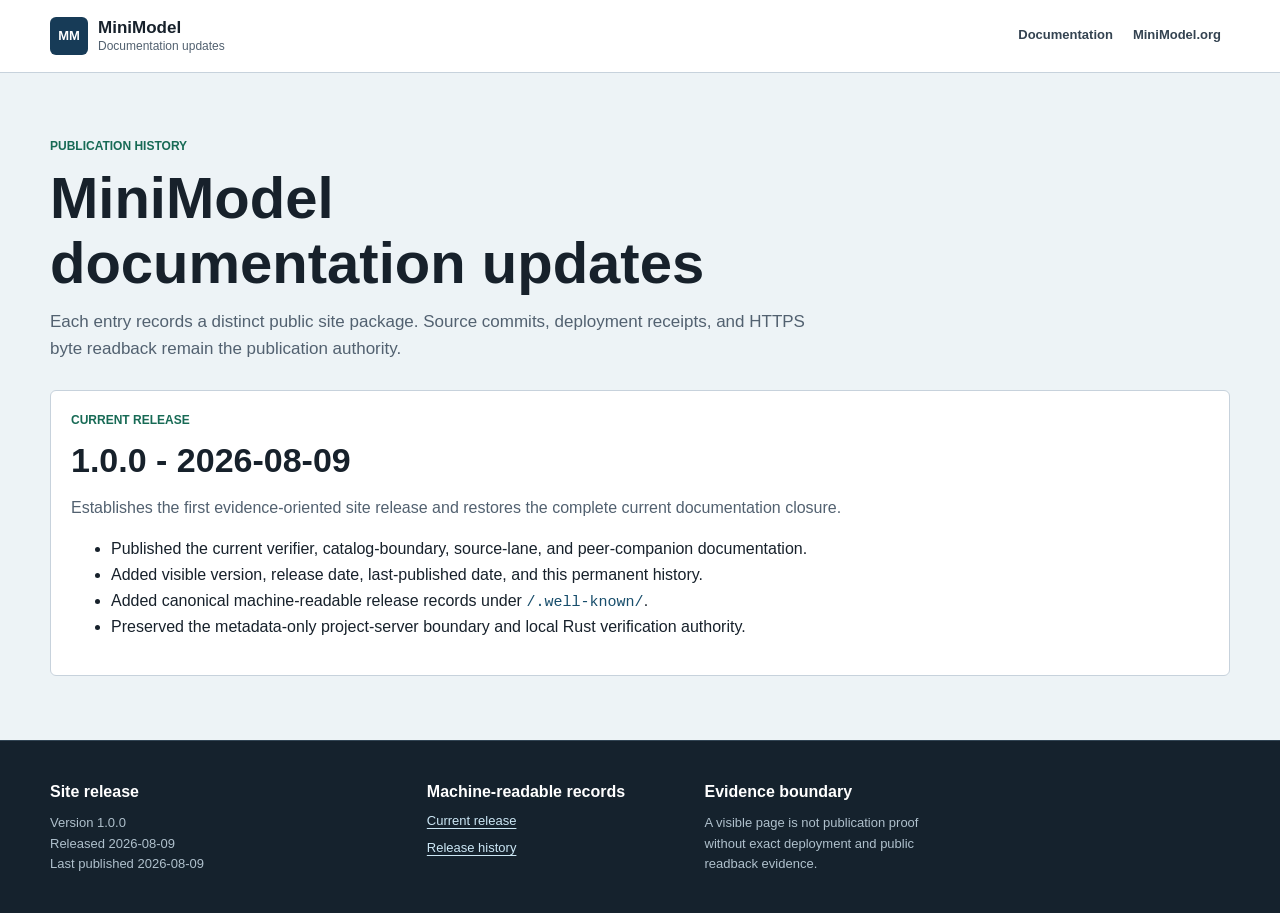
==== updates/index.html @ a1e39597 "docs(release): prepare MiniModel portal 1.0.0" ====
<!doctype html>
<html lang="en">
<head>
  <meta charset="utf-8">
  <meta name="viewport" content="width=device-width, initial-scale=1">
  <title>MiniModel Documentation Updates</title>
  <meta name="description" content="Versioned release history for the MiniModel developer documentation portal.">
  <meta name="application-version" content="1.0.0">
  <link rel="canonical" href="https://minimodel.mirust.com/updates/">
  <link rel="stylesheet" href="/styles.css">
  <script src="/assets/site.js" defer></script>
</head>
<body id="top">
  <a class="skip-link" href="#main-content">Skip to content</a>
  <header class="topbar">
    <div class="topbar-inner">
      <a class="brand" href="/" aria-label="MiniModel developer documentation home">
        <span class="brand-mark" aria-hidden="true">MM</span>
        <span class="brand-copy"><strong>MiniModel</strong><small>Documentation updates</small></span>
      </a>
      <nav class="nav" aria-label="Primary navigation">
        <a href="/">Documentation</a>
        <a href="https://minimodel.org/">MiniModel.org</a>
      </nav>
    </div>
  </header>
  <main id="main-content" class="content" tabindex="-1">
    <section class="section" aria-labelledby="updates-title">
      <div class="section-heading">
        <p class="section-kicker">Publication history</p>
        <h1 id="updates-title">MiniModel documentation updates</h1>
        <p>Each entry records a distinct public site package. Source commits, deployment receipts, and HTTPS byte readback remain the publication authority.</p>
      </div>
      <article class="card">
        <p class="card-label ready">Current release</p>
        <h2>1.0.0 - 2026-08-09</h2>
        <p>Establishes the first evidence-oriented site release and restores the complete current documentation closure.</p>
        <ul>
          <li>Published the current verifier, catalog-boundary, source-lane, and peer-companion documentation.</li>
          <li>Added visible version, release date, last-published date, and this permanent history.</li>
          <li>Added canonical machine-readable release records under <code>/.well-known/</code>.</li>
          <li>Preserved the metadata-only project-server boundary and local Rust verification authority.</li>
        </ul>
      </article>
    </section>
  </main>
  <footer class="footer">
    <div class="footer-grid">
      <div><strong>Site release</strong><p>Version 1.0.0<br>Released 2026-08-09<br>Last published 2026-08-09</p></div>
      <nav aria-label="Release records"><strong>Machine-readable records</strong><a href="/.well-known/site-release.json">Current release</a><a href="/.well-known/site-release-history.json">Release history</a></nav>
      <div><strong>Evidence boundary</strong><p>A visible page is not publication proof without exact deployment and public readback evidence.</p></div>
    </div>
  </footer>
</body>
</html>
---- styles.css ----
:root {
  color-scheme: light;
  --ink: #17212b;
  --muted: #526170;
  --line: #c7d2dc;
  --line-strong: #9eb0bf;
  --canvas: #edf3f6;
  --panel: #ffffff;
  --panel-soft: #f6f9fb;
  --navy: #173b57;
  --blue: #176b98;
  --green: #176a55;
  --green-soft: #e7f3ed;
  --rose: #963b54;
  --rose-soft: #f9e9ed;
  --gold: #84630d;
  --gold-soft: #f8f0d9;
  --focus: #0b73b4;
  --shadow: 0 14px 34px rgba(23, 33, 43, 0.09);
  --max: 1180px;
}

* {
  box-sizing: border-box;
}

html {
  scroll-behavior: smooth;
  scroll-padding-top: 92px;
}

body {
  margin: 0;
  overflow-x: hidden;
  background: var(--canvas);
  color: var(--ink);
  font-family: "Segoe UI", Arial, sans-serif;
  line-height: 1.6;
}

body,
button,
input {
  font-size: 16px;
}

a {
  color: var(--blue);
  text-decoration-thickness: 1px;
  text-underline-offset: 3px;
}

a:hover {
  color: var(--navy);
}

a:focus-visible,
button:focus-visible,
summary:focus-visible,
[tabindex="0"]:focus-visible {
  outline: 3px solid var(--focus);
  outline-offset: 3px;
}

code,
pre {
  font-family: Consolas, "Liberation Mono", monospace;
}

code {
  overflow-wrap: anywhere;
  color: #174d6b;
  font-size: 0.94em;
}

.skip-link {
  position: fixed;
  top: 8px;
  left: 8px;
  z-index: 1000;
  transform: translateY(-160%);
  padding: 10px 14px;
  background: var(--ink);
  color: #fff;
  border-radius: 4px;
}

.skip-link:focus {
  transform: translateY(0);
}

.visually-hidden {
  position: absolute;
  width: 1px;
  height: 1px;
  overflow: hidden;
  clip: rect(0 0 0 0);
  clip-path: inset(50%);
  white-space: nowrap;
}

.scroll-progress {
  position: fixed;
  inset: 0 0 auto;
  z-index: 101;
  height: 3px;
  background: transparent;
  pointer-events: none;
}

.scroll-progress span {
  display: block;
  width: 0;
  height: 100%;
  background: var(--green);
}

.topbar {
  position: sticky;
  top: 0;
  z-index: 100;
  background: rgba(255, 255, 255, 0.97);
  border-bottom: 1px solid var(--line);
  backdrop-filter: blur(12px);
}

.topbar-inner {
  width: min(var(--max), calc(100% - 32px));
  min-height: 72px;
  margin: 0 auto;
  display: grid;
  grid-template-columns: auto minmax(0, 1fr);
  align-items: center;
  gap: 24px;
}

.brand {
  min-width: 0;
  display: inline-flex;
  align-items: center;
  gap: 10px;
  color: var(--ink);
  text-decoration: none;
}

.brand-mark {
  width: 38px;
  height: 38px;
  flex: 0 0 38px;
  display: grid;
  place-items: center;
  background: var(--navy);
  color: #fff;
  border-radius: 6px;
  font-size: 13px;
  font-weight: 800;
}

.brand-copy {
  min-width: 0;
  display: grid;
  line-height: 1.15;
}

.brand-copy strong {
  font-size: 17px;
}

.brand-copy small {
  margin-top: 3px;
  color: var(--muted);
  font-size: 12px;
}

.nav {
  min-width: 0;
  display: flex;
  flex-wrap: wrap;
  align-items: center;
  justify-content: flex-end;
  gap: 2px;
}

.nav a {
  min-height: 40px;
  display: inline-flex;
  align-items: center;
  padding: 8px 9px;
  color: #344351;
  border-bottom: 2px solid transparent;
  font-size: 13px;
  font-weight: 650;
  text-decoration: none;
}

.nav a:hover,
.nav a.is-active {
  color: var(--green);
  border-bottom-color: var(--green);
}

.nav .nav-product {
  margin-left: 5px;
  padding-inline: 12px;
  background: var(--green);
  color: #fff;
  border: 1px solid var(--green);
  border-radius: 6px;
}

.nav .nav-product:hover {
  background: #115642;
  color: #fff;
  border-bottom-color: #115642;
}

.nav-toggle {
  display: none;
  min-height: 42px;
  padding: 8px 12px;
  border: 1px solid var(--line-strong);
  border-radius: 6px;
  background: var(--panel);
  color: var(--ink);
  font-weight: 700;
  cursor: pointer;
}

.hero,
.content,
.page-index,
.footer-grid {
  width: min(var(--max), calc(100% - 32px));
  margin-inline: auto;
}

.hero {
  min-height: 610px;
  display: grid;
  grid-template-columns: minmax(0, 1.18fr) minmax(340px, 0.82fr);
  align-items: center;
  gap: 48px;
  padding-block: 56px 38px;
}

.hero-copy,
.map,
.split > *,
.grid > * {
  min-width: 0;
}

.eyebrow,
.section-kicker,
.card-label {
  margin: 0 0 10px;
  color: var(--green);
  font-size: 12px;
  font-weight: 800;
  letter-spacing: 0;
  text-transform: uppercase;
}

h1,
h2,
h3 {
  letter-spacing: 0;
  line-height: 1.12;
  overflow-wrap: anywhere;
}

h1 {
  max-width: 680px;
  margin: 0;
  font-size: 58px;
}

h1 code {
  color: var(--green);
  font-family: inherit;
  font-size: inherit;
}

h2 {
  margin: 0;
  font-size: 34px;
}

h2 code {
  font-size: 0.9em;
}

h3 {
  margin: 0 0 8px;
  font-size: 20px;
}

.lead {
  max-width: 690px;
  margin: 20px 0 0;
  color: #344656;
  font-size: 19px;
}

.hero-actions {
  display: flex;
  flex-wrap: wrap;
  align-items: center;
  gap: 10px;
  margin-top: 26px;
}

.button {
  min-height: 44px;
  display: inline-flex;
  align-items: center;
  justify-content: center;
  padding: 10px 15px;
  color: var(--ink);
  background: var(--panel);
  border: 1px solid var(--line-strong);
  border-radius: 6px;
  font-weight: 700;
  text-decoration: none;
}

.button:hover {
  background: var(--panel-soft);
  color: var(--ink);
}

.button.primary {
  background: var(--green);
  border-color: var(--green);
  color: #fff;
}

.button.primary:hover {
  background: #115642;
  color: #fff;
}

.text-link {
  min-height: 44px;
  display: inline-flex;
  align-items: center;
  gap: 5px;
  padding: 8px;
  font-weight: 700;
  text-decoration: none;
}

.contract-facts {
  display: grid;
  grid-template-columns: repeat(3, minmax(0, 1fr));
  gap: 0;
  margin: 30px 0 0;
  padding: 18px 0;
  border-top: 1px solid var(--line);
  border-bottom: 1px solid var(--line);
}

.contract-facts div {
  min-width: 0;
  padding-inline: 14px;
  border-right: 1px solid var(--line);
}

.contract-facts div:first-child {
  padding-left: 0;
}

.contract-facts div:last-child {
  padding-right: 0;
  border-right: 0;
}

.contract-facts dt,
.boundary-matrix dt {
  color: var(--muted);
  font-size: 12px;
  text-transform: uppercase;
}

.contract-facts dd,
.boundary-matrix dd {
  margin: 3px 0 0;
  font-weight: 750;
  overflow-wrap: anywhere;
}

.map {
  margin: 0;
  overflow: hidden;
  background: var(--panel);
  border: 1px solid var(--line);
  border-radius: 6px;
  box-shadow: var(--shadow);
}

.map img {
  display: block;
  width: 100%;
  height: auto;
}

.map figcaption {
  padding: 12px 14px;
  color: var(--muted);
  border-top: 1px solid var(--line);
  font-size: 13px;
}

.page-index {
  display: flex;
  align-items: center;
  gap: 8px 18px;
  overflow-x: auto;
  padding-block: 14px;
  border-top: 1px solid var(--line);
  border-bottom: 1px solid var(--line);
  scrollbar-width: thin;
}

.page-index strong,
.page-index a {
  flex: 0 0 auto;
  font-size: 13px;
}

.page-index a {
  color: var(--muted);
  text-decoration: none;
}

.page-index a:hover {
  color: var(--green);
}

.section {
  scroll-margin-top: 86px;
}

.content {
  padding-block: 64px;
}

.band {
  background: var(--panel);
  border-top: 1px solid var(--line);
  border-bottom: 1px solid var(--line);
}

.band > .content {
  padding-block: 64px;
}

.section-heading {
  max-width: 780px;
  margin-bottom: 28px;
}

.section-heading.compact {
  margin-bottom: 24px;
}

.section-heading > p:last-child {
  margin: 12px 0 0;
  color: var(--muted);
  font-size: 17px;
}

.workflow {
  display: grid;
  grid-template-columns: repeat(4, minmax(0, 1fr));
  gap: 1px;
  margin: 0 0 24px;
  padding: 0;
  background: var(--line);
  border: 1px solid var(--line);
  border-radius: 6px;
  overflow: hidden;
  list-style: none;
}

.workflow li {
  min-width: 0;
  display: grid;
  grid-template-columns: 30px 1fr;
  gap: 9px;
  padding: 18px;
  background: var(--panel);
}

.workflow li > span {
  width: 28px;
  height: 28px;
  display: grid;
  place-items: center;
  background: var(--green-soft);
  color: var(--green);
  border-radius: 4px;
  font-weight: 800;
}

.workflow strong {
  display: block;
}

.workflow p {
  margin: 4px 0 0;
  color: var(--muted);
  font-size: 14px;
}

.code-panel {
  position: relative;
  min-width: 0;
  margin-block: 20px;
  padding-top: 34px;
  overflow: hidden;
  background: #101b25;
  border: 1px solid #2d4355;
  border-radius: 6px;
}

.code-panel::before {
  content: attr(data-code-label);
  position: absolute;
  top: 9px;
  left: 13px;
  color: #aec1cf;
  font-family: "Segoe UI", Arial, sans-serif;
  font-size: 11px;
  font-weight: 700;
  text-transform: uppercase;
}

.code-copy {
  position: absolute;
  top: 5px;
  right: 6px;
  min-height: 28px;
  padding: 4px 9px;
  background: #1d3141;
  color: #fff;
  border: 1px solid #476174;
  border-radius: 4px;
  font-size: 12px;
  font-weight: 700;
  cursor: pointer;
}

.code-copy:hover {
  background: #29475d;
}

pre {
  max-width: 100%;
  margin: 0;
  overflow: auto;
  padding: 17px;
  color: #f1f7fb;
  font-size: 13px;
  line-height: 1.55;
  scrollbar-color: #637b8d #101b25;
}

pre code {
  color: inherit;
  overflow-wrap: normal;
}

.support-link {
  margin: 18px 0 0;
  color: var(--muted);
}

.support-link a {
  font-weight: 700;
}

.rule-list {
  display: grid;
  gap: 8px;
  margin: 0;
  padding: 0;
  list-style: none;
}

.rule-list li {
  min-width: 0;
  display: grid;
  grid-template-columns: minmax(120px, 0.22fr) minmax(0, 1fr);
  gap: 16px;
  padding: 15px 16px;
  background: var(--panel-soft);
  border: 1px solid var(--line);
  border-left: 4px solid var(--green);
  border-radius: 6px;
}

.rule-list li.warning {
  background: var(--rose-soft);
  border-left-color: var(--rose);
}

.rule-list span {
  color: var(--muted);
  overflow-wrap: anywhere;
}

.grid {
  display: grid;
  gap: 14px;
}

.grid.two {
  grid-template-columns: repeat(2, minmax(0, 1fr));
}

.grid.three {
  grid-template-columns: repeat(3, minmax(0, 1fr));
}

.card {
  min-width: 0;
  padding: 20px;
  background: var(--panel);
  border: 1px solid var(--line);
  border-radius: 6px;
}

.band .card {
  background: var(--panel-soft);
}

.card p {
  color: var(--muted);
}

.card p:last-child {
  margin-bottom: 0;
}

.card-label {
  color: var(--blue);
}

.card-label.ready {
  color: var(--green);
}

.card-label.external {
  color: var(--blue);
}

.card-label.roadmap {
  color: var(--gold);
}

.step-card > span {
  display: block;
  margin-bottom: 18px;
  color: var(--green);
  font-size: 13px;
  font-weight: 800;
}

.table-wrap {
  max-width: 100%;
  margin-top: 22px;
  overflow-x: auto;
  background: var(--panel);
  border: 1px solid var(--line);
  border-radius: 6px;
}

table {
  width: 100%;
  min-width: 760px;
  border-collapse: collapse;
}

caption {
  padding: 14px 13px;
  color: var(--muted);
  font-weight: 700;
  text-align: left;
}

th,
td {
  padding: 11px 13px;
  border-top: 1px solid var(--line);
  text-align: left;
  vertical-align: top;
}

th {
  background: var(--panel-soft);
  color: var(--ink);
  font-size: 13px;
}

td {
  color: var(--muted);
}

tbody tr:hover {
  background: #f0f6f8;
}

.split {
  display: grid;
  grid-template-columns: minmax(0, 0.85fr) minmax(360px, 1.15fr);
  gap: 42px;
  align-items: start;
}

.split .code-panel {
  margin: 0;
}

.plain-list {
  display: grid;
  gap: 9px;
  margin: 0;
  padding-left: 20px;
  color: var(--muted);
}

.plain-list strong {
  color: var(--ink);
}

.command-details {
  margin-top: 18px;
  border: 1px solid var(--line);
  border-radius: 6px;
  background: var(--panel-soft);
}

.command-details summary {
  min-height: 48px;
  padding: 13px 16px;
  color: var(--ink);
  font-weight: 750;
  cursor: pointer;
}

.command-details[open] summary {
  border-bottom: 1px solid var(--line);
}

.command-details .code-panel {
  margin: 14px;
}

.roadmap-grid {
  display: grid;
  grid-template-columns: repeat(3, minmax(0, 1fr));
  border-top: 1px solid var(--line);
  border-bottom: 1px solid var(--line);
}

.roadmap-grid article {
  min-width: 0;
  padding: 22px;
  border-right: 1px solid var(--line);
}

.roadmap-grid article:last-child {
  border-right: 0;
}

.roadmap-grid span {
  display: block;
  margin-bottom: 16px;
  color: var(--green);
  font-size: 12px;
  font-weight: 800;
  text-transform: uppercase;
}

.roadmap-grid p {
  margin-bottom: 0;
  color: var(--muted);
}

.companion-layout {
  align-items: center;
}

.boundary-matrix {
  display: grid;
  grid-template-columns: repeat(2, minmax(0, 1fr));
  gap: 1px;
  margin: 0;
  overflow: hidden;
  background: var(--line);
  border: 1px solid var(--line);
  border-radius: 6px;
}

.boundary-matrix div {
  min-width: 0;
  padding: 16px;
  background: var(--panel-soft);
}

.reading-list {
  display: grid;
  grid-template-columns: repeat(3, minmax(0, 1fr));
  gap: 8px;
  margin: 0;
  padding: 0;
  list-style: none;
  counter-reset: reading;
}

.reading-list li {
  min-width: 0;
  counter-increment: reading;
}

.reading-list a {
  min-height: 82px;
  display: grid;
  grid-template-columns: 28px minmax(0, 1fr);
  align-content: center;
  column-gap: 10px;
  padding: 13px;
  background: var(--panel);
  border: 1px solid var(--line);
  border-radius: 6px;
  color: var(--ink);
  text-decoration: none;
}

.reading-list a::before {
  content: counter(reading, decimal-leading-zero);
  grid-row: 1 / 3;
  color: var(--green);
  font-size: 12px;
  font-weight: 800;
}

.reading-list a:hover {
  border-color: var(--green);
}

.reading-list span {
  color: var(--muted);
  font-size: 13px;
}

.footer {
  padding-block: 38px;
  background: #15222d;
  color: #dbe6ee;
  border-top: 1px solid #314453;
}

.footer-grid {
  display: grid;
  grid-template-columns: 1.4fr repeat(3, minmax(0, 1fr));
  gap: 30px;
}

.footer strong {
  color: #fff;
}

.footer p {
  margin: 8px 0 0;
  color: #afc0cc;
  font-size: 13px;
}

.footer nav {
  display: grid;
  align-content: start;
  gap: 6px;
}

.footer a {
  color: #cce7f5;
  font-size: 13px;
}

.back-to-top {
  position: fixed;
  right: 18px;
  bottom: 18px;
  z-index: 40;
  width: 42px;
  height: 42px;
  display: grid;
  place-items: center;
  opacity: 0;
  transform: translateY(12px);
  pointer-events: none;
  background: var(--navy);
  color: #fff;
  border: 1px solid #fff;
  border-radius: 6px;
  font-size: 20px;
  cursor: pointer;
}

.back-to-top.is-visible {
  opacity: 1;
  transform: translateY(0);
  pointer-events: auto;
}

@media (max-width: 1040px) {
  .topbar-inner {
    grid-template-columns: minmax(0, 1fr) auto;
    padding-block: 10px;
  }

  .nav-toggle {
    display: inline-flex;
    align-items: center;
    justify-content: center;
  }

  .nav {
    grid-column: 1 / -1;
    display: none;
    justify-content: stretch;
    padding-block: 4px 8px;
  }

  .nav[data-open="true"] {
    display: grid;
    grid-template-columns: repeat(3, minmax(0, 1fr));
    gap: 4px;
  }

  .nav a,
  .nav .nav-product {
    margin: 0;
    justify-content: center;
    border: 1px solid var(--line);
    border-radius: 6px;
  }

  .hero {
    min-height: 0;
    grid-template-columns: minmax(0, 1.05fr) minmax(300px, 0.95fr);
    gap: 28px;
  }

  h1 {
    font-size: 48px;
  }

  .workflow {
    grid-template-columns: repeat(2, minmax(0, 1fr));
  }

  .reading-list {
    grid-template-columns: repeat(2, minmax(0, 1fr));
  }

  .footer-grid {
    grid-template-columns: repeat(2, minmax(0, 1fr));
  }
}

@media (max-width: 760px) {
  html {
    scroll-padding-top: 76px;
  }

  .topbar-inner,
  .hero,
  .content,
  .page-index,
  .footer-grid {
    width: min(100% - 28px, var(--max));
  }

  .brand-copy small {
    white-space: normal;
  }

  .nav[data-open="true"] {
    grid-template-columns: repeat(2, minmax(0, 1fr));
  }

  .hero {
    grid-template-columns: 1fr;
    padding-block: 42px 30px;
  }

  .hero-copy {
    order: 1;
  }

  .map {
    order: 2;
  }

  h1 {
    font-size: 40px;
  }

  h2 {
    font-size: 29px;
  }

  .lead {
    font-size: 17px;
  }

  .contract-facts {
    grid-template-columns: 1fr;
    padding-block: 0;
  }

  .contract-facts div,
  .contract-facts div:first-child,
  .contract-facts div:last-child {
    padding: 12px 0;
    border-right: 0;
    border-bottom: 1px solid var(--line);
  }

  .contract-facts div:last-child {
    border-bottom: 0;
  }

  .content,
  .band > .content {
    padding-block: 48px;
  }

  .workflow,
  .grid.two,
  .grid.three,
  .split,
  .roadmap-grid,
  .boundary-matrix,
  .reading-list,
  .footer-grid {
    grid-template-columns: 1fr;
  }

  .workflow {
    gap: 1px;
  }

  .rule-list li {
    grid-template-columns: 1fr;
    gap: 4px;
  }

  .roadmap-grid article {
    border-right: 0;
    border-bottom: 1px solid var(--line);
  }

  .roadmap-grid article:last-child {
    border-bottom: 0;
  }

  .command-details .code-panel {
    margin: 8px;
  }
}

@media (max-width: 440px) {
  .topbar-inner,
  .hero,
  .content,
  .page-index,
  .footer-grid {
    width: min(100% - 20px, var(--max));
  }

  .brand-mark {
    width: 34px;
    height: 34px;
    flex-basis: 34px;
  }

  .brand-copy strong {
    font-size: 15px;
  }

  .brand-copy small {
    font-size: 11px;
  }

  .nav[data-open="true"] {
    grid-template-columns: 1fr;
  }

  h1 {
    font-size: 34px;
  }

  .hero-actions .button,
  .hero-actions .text-link {
    width: 100%;
  }

  .workflow li,
  .card,
  .roadmap-grid article {
    padding: 16px;
  }

  pre {
    font-size: 12px;
  }
}

@media (prefers-reduced-motion: reduce) {
  *,
  *::before,
  *::after {
    scroll-behavior: auto !important;
    transition: none !important;
  }
}

@media (prefers-contrast: more) {
  :root {
    --line: #758796;
    --muted: #344351;
  }

  .button,
  .card,
  .rule-list li,
  .reading-list a {
    border-width: 2px;
  }
}
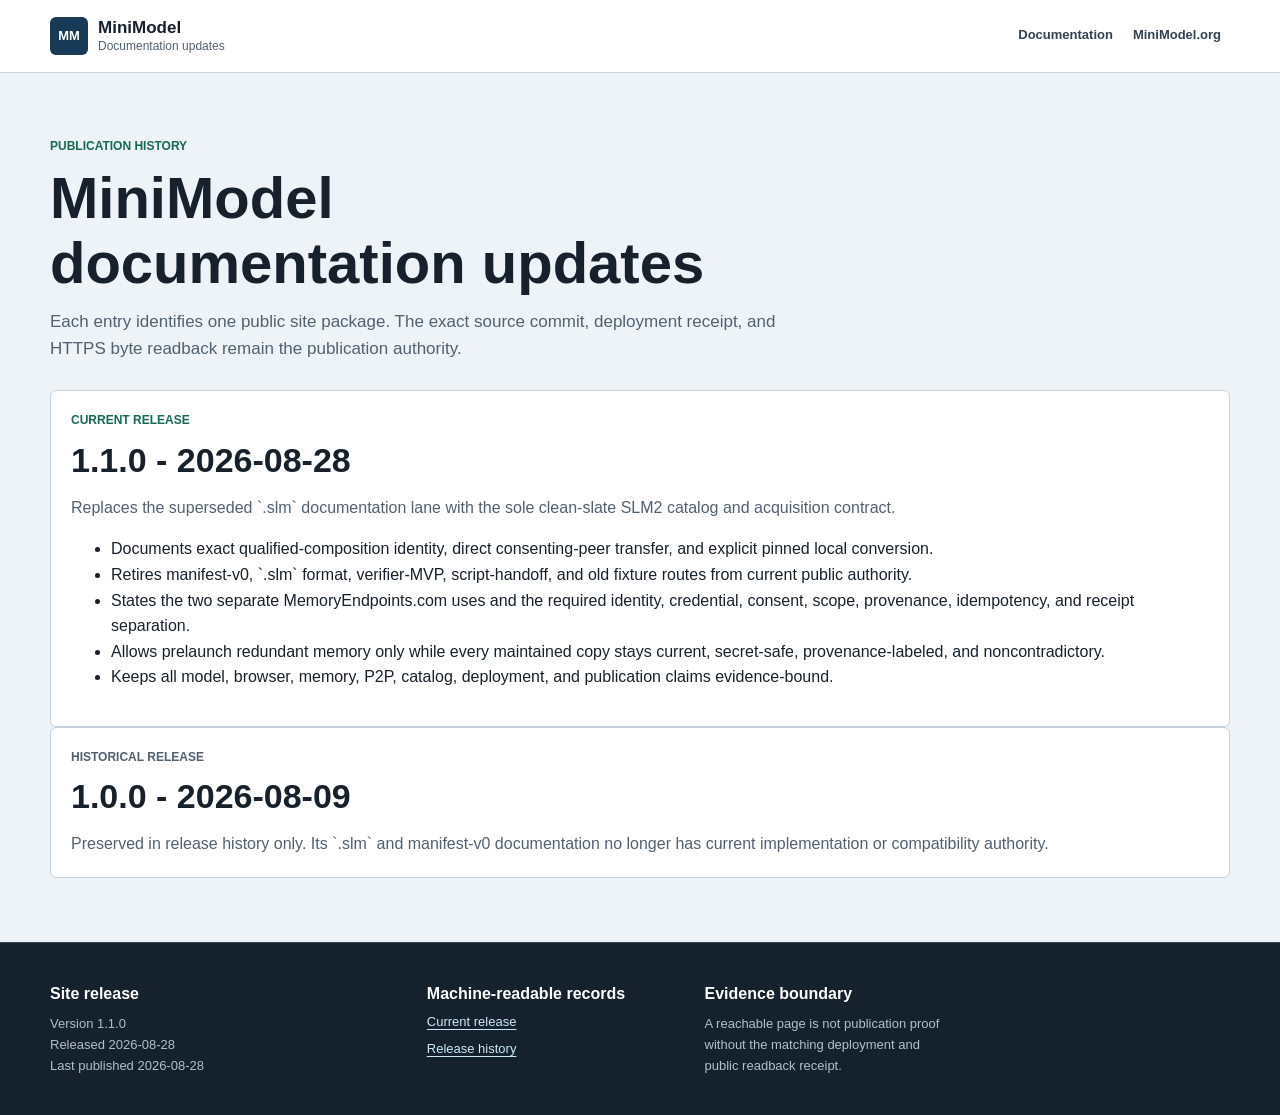
==== commit d82b4f61: "Replace legacy model docs with SLM2 acquisition portal" ====
--- a/updates/index.html
+++ b/updates/index.html
@@ -4,8 +4,8 @@
   <meta charset="utf-8">
   <meta name="viewport" content="width=device-width, initial-scale=1">
   <title>MiniModel Documentation Updates</title>
-  <meta name="description" content="Versioned release history for the MiniModel developer documentation portal.">
-  <meta name="application-version" content="1.0.0">
+  <meta name="description" content="Versioned publication history for the MiniModel developer protocol site.">
+  <meta name="application-version" content="1.1.0">
   <link rel="canonical" href="https://minimodel.mirust.com/updates/">
   <link rel="stylesheet" href="/styles.css">
   <script src="/assets/site.js" defer></script>
@@ -14,14 +14,11 @@
   <a class="skip-link" href="#main-content">Skip to content</a>
   <header class="topbar">
     <div class="topbar-inner">
-      <a class="brand" href="/" aria-label="MiniModel developer documentation home">
+      <a class="brand" href="/" aria-label="MiniModel developer protocol home">
         <span class="brand-mark" aria-hidden="true">MM</span>
         <span class="brand-copy"><strong>MiniModel</strong><small>Documentation updates</small></span>
       </a>
-      <nav class="nav" aria-label="Primary navigation">
-        <a href="/">Documentation</a>
-        <a href="https://minimodel.org/">MiniModel.org</a>
-      </nav>
+      <nav class="nav" aria-label="Primary navigation"><a href="/">Documentation</a><a href="https://minimodel.org/">MiniModel.org</a></nav>
     </div>
   </header>
   <main id="main-content" class="content" tabindex="-1">
@@ -29,26 +26,32 @@
       <div class="section-heading">
         <p class="section-kicker">Publication history</p>
         <h1 id="updates-title">MiniModel documentation updates</h1>
-        <p>Each entry records a distinct public site package. Source commits, deployment receipts, and HTTPS byte readback remain the publication authority.</p>
+        <p>Each entry identifies one public site package. The exact source commit, deployment receipt, and HTTPS byte readback remain the publication authority.</p>
       </div>
       <article class="card">
         <p class="card-label ready">Current release</p>
+        <h2>1.1.0 - 2026-08-28</h2>
+        <p>Replaces the superseded `.slm` documentation lane with the sole clean-slate SLM2 catalog and acquisition contract.</p>
+        <ul>
+          <li>Documents exact qualified-composition identity, direct consenting-peer transfer, and explicit pinned local conversion.</li>
+          <li>Retires manifest-v0, `.slm` format, verifier-MVP, script-handoff, and old fixture routes from current public authority.</li>
+          <li>States the two separate MemoryEndpoints.com uses and the required identity, credential, consent, scope, provenance, idempotency, and receipt separation.</li>
+          <li>Allows prelaunch redundant memory only while every maintained copy stays current, secret-safe, provenance-labeled, and noncontradictory.</li>
+          <li>Keeps all model, browser, memory, P2P, catalog, deployment, and publication claims evidence-bound.</li>
+        </ul>
+      </article>
+      <article class="card">
+        <p class="card-label">Historical release</p>
         <h2>1.0.0 - 2026-08-09</h2>
-        <p>Establishes the first evidence-oriented site release and restores the complete current documentation closure.</p>
-        <ul>
-          <li>Published the current verifier, catalog-boundary, source-lane, and peer-companion documentation.</li>
-          <li>Added visible version, release date, last-published date, and this permanent history.</li>
-          <li>Added canonical machine-readable release records under <code>/.well-known/</code>.</li>
-          <li>Preserved the metadata-only project-server boundary and local Rust verification authority.</li>
-        </ul>
+        <p>Preserved in release history only. Its `.slm` and manifest-v0 documentation no longer has current implementation or compatibility authority.</p>
       </article>
     </section>
   </main>
   <footer class="footer">
     <div class="footer-grid">
-      <div><strong>Site release</strong><p>Version 1.0.0<br>Released 2026-08-09<br>Last published 2026-08-09</p></div>
+      <div><strong>Site release</strong><p>Version 1.1.0<br>Released 2026-08-28<br>Last published 2026-08-28</p></div>
       <nav aria-label="Release records"><strong>Machine-readable records</strong><a href="/.well-known/site-release.json">Current release</a><a href="/.well-known/site-release-history.json">Release history</a></nav>
-      <div><strong>Evidence boundary</strong><p>A visible page is not publication proof without exact deployment and public readback evidence.</p></div>
+      <div><strong>Evidence boundary</strong><p>A reachable page is not publication proof without the matching deployment and public readback receipt.</p></div>
     </div>
   </footer>
 </body>
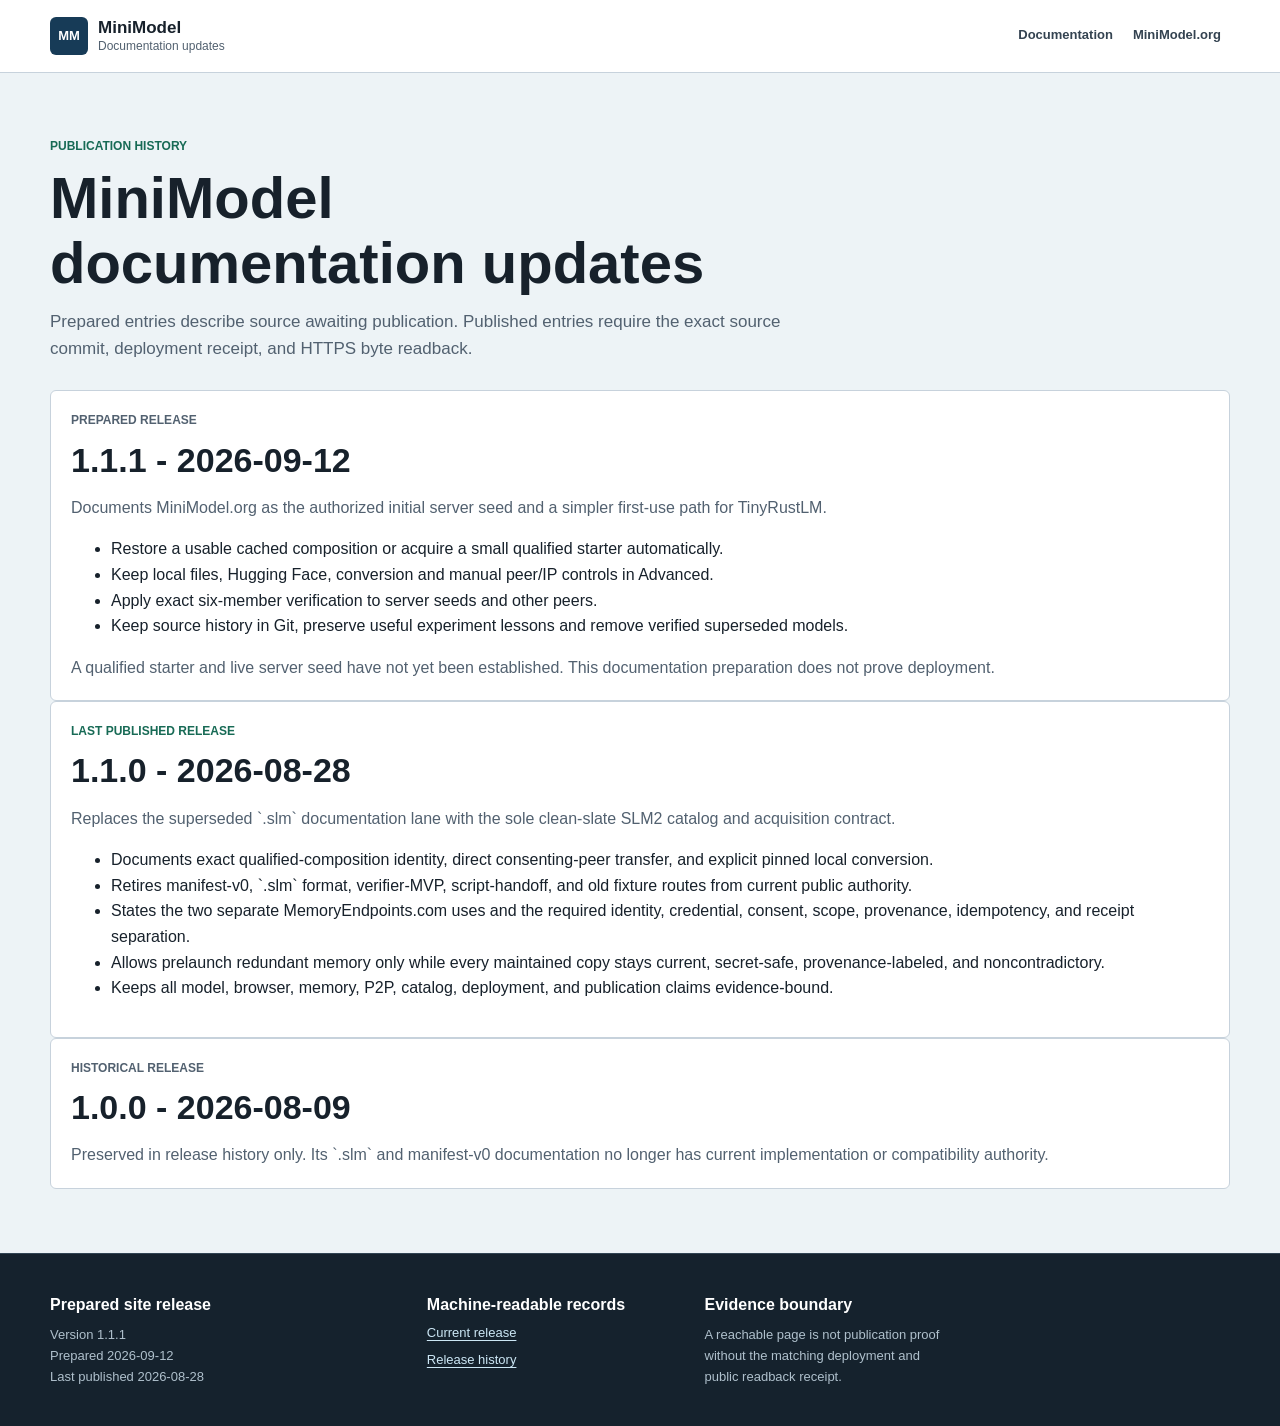
==== commit 67026c6b: "Document initial MiniModel seeds and simple default startup" ====
--- a/updates/index.html
+++ b/updates/index.html
@@ -5,7 +5,7 @@
   <meta name="viewport" content="width=device-width, initial-scale=1">
   <title>MiniModel Documentation Updates</title>
   <meta name="description" content="Versioned publication history for the MiniModel developer protocol site.">
-  <meta name="application-version" content="1.1.0">
+  <meta name="application-version" content="1.1.1">
   <link rel="canonical" href="https://minimodel.mirust.com/updates/">
   <link rel="stylesheet" href="/styles.css">
   <script src="/assets/site.js" defer></script>
@@ -26,10 +26,22 @@
       <div class="section-heading">
         <p class="section-kicker">Publication history</p>
         <h1 id="updates-title">MiniModel documentation updates</h1>
-        <p>Each entry identifies one public site package. The exact source commit, deployment receipt, and HTTPS byte readback remain the publication authority.</p>
+        <p>Prepared entries describe source awaiting publication. Published entries require the exact source commit, deployment receipt, and HTTPS byte readback.</p>
       </div>
       <article class="card">
-        <p class="card-label ready">Current release</p>
+        <p class="card-label">Prepared release</p>
+        <h2>1.1.1 - 2026-09-12</h2>
+        <p>Documents MiniModel.org as the authorized initial server seed and a simpler first-use path for TinyRustLM.</p>
+        <ul>
+          <li>Restore a usable cached composition or acquire a small qualified starter automatically.</li>
+          <li>Keep local files, Hugging Face, conversion and manual peer/IP controls in Advanced.</li>
+          <li>Apply exact six-member verification to server seeds and other peers.</li>
+          <li>Keep source history in Git, preserve useful experiment lessons and remove verified superseded models.</li>
+        </ul>
+        <p>A qualified starter and live server seed have not yet been established. This documentation preparation does not prove deployment.</p>
+      </article>
+      <article class="card">
+        <p class="card-label ready">Last published release</p>
         <h2>1.1.0 - 2026-08-28</h2>
         <p>Replaces the superseded `.slm` documentation lane with the sole clean-slate SLM2 catalog and acquisition contract.</p>
         <ul>
@@ -49,7 +61,7 @@
   </main>
   <footer class="footer">
     <div class="footer-grid">
-      <div><strong>Site release</strong><p>Version 1.1.0<br>Released 2026-08-28<br>Last published 2026-08-28</p></div>
+      <div><strong>Prepared site release</strong><p>Version 1.1.1<br>Prepared 2026-09-12<br>Last published 2026-08-28</p></div>
       <nav aria-label="Release records"><strong>Machine-readable records</strong><a href="/.well-known/site-release.json">Current release</a><a href="/.well-known/site-release-history.json">Release history</a></nav>
       <div><strong>Evidence boundary</strong><p>A reachable page is not publication proof without the matching deployment and public readback receipt.</p></div>
     </div>
